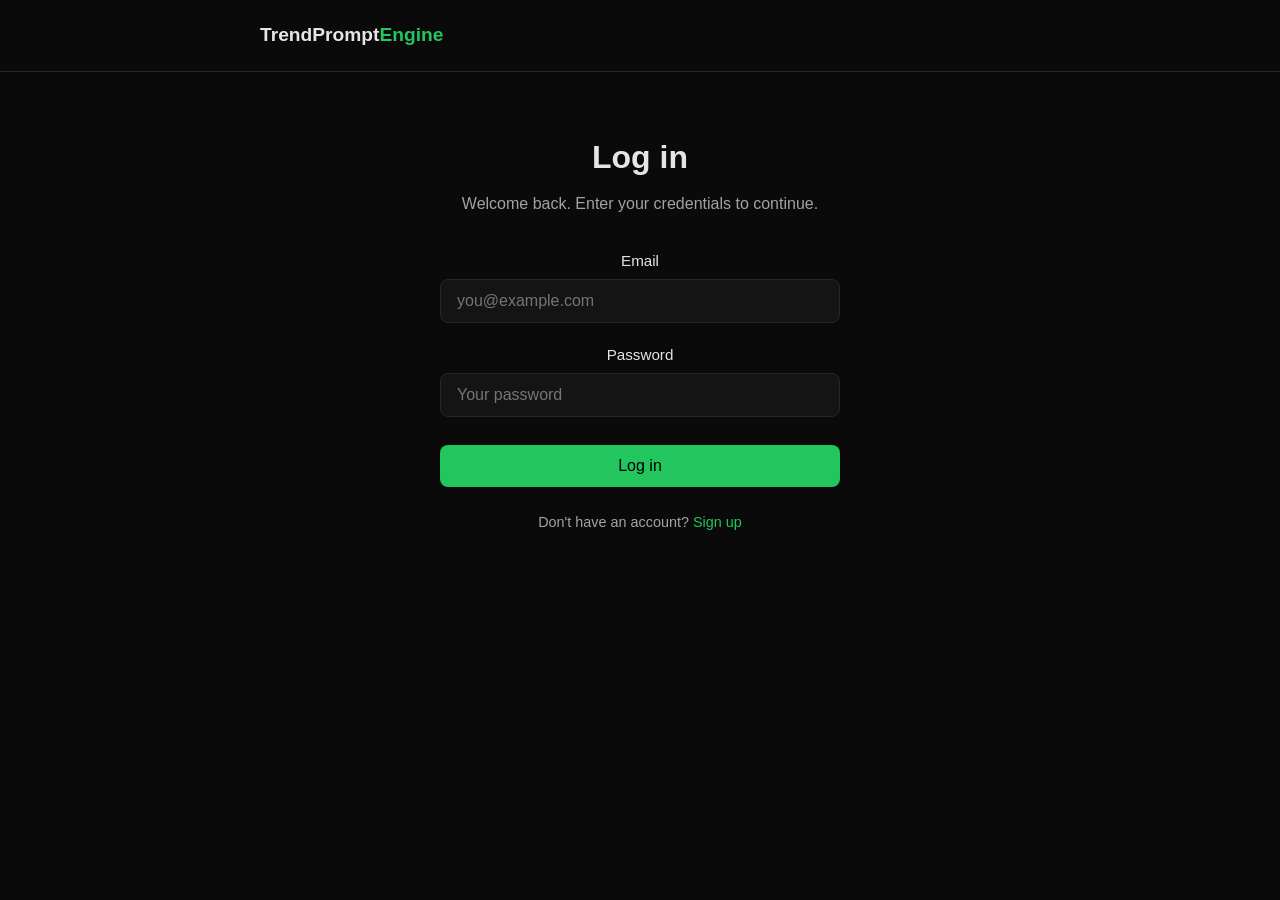
==== login.html @ 1f780db4 "feat: Supabase auth system (feature 003) - JWT verification middleware (get_current_user dependency)" ====
<!DOCTYPE html>
<html lang="en">
<head>
  <meta charset="UTF-8">
  <meta name="viewport" content="width=device-width, initial-scale=1.0">
  <title>Log In — TrendPrompt Engine</title>
  <link rel="stylesheet" href="/css/style.css">
</head>
<body>
  <header class="hero-sm">
    <div class="container">
      <a href="/" class="logo">TrendPrompt<span class="accent">Engine</span></a>
    </div>
  </header>

  <section class="auth-section">
    <div class="container">
      <div class="auth-card">
        <h1>Log in</h1>
        <p class="subtitle">Welcome back. Enter your credentials to continue.</p>

        <form id="login-form" class="form">
          <div class="form-group">
            <label for="email">Email</label>
            <input type="email" id="email" name="email" placeholder="you@example.com" required>
          </div>
          <div class="form-group">
            <label for="password">Password</label>
            <input type="password" id="password" name="password" placeholder="Your password" required>
          </div>
          <button type="submit" class="btn btn-primary" id="submit-btn">
            <span id="btn-text">Log in</span>
            <span id="btn-loading" class="hidden">Loading...</span>
          </button>
        </form>

        <div id="error" class="error hidden"></div>

        <p class="auth-link">Don't have an account? <a href="/signup">Sign up</a></p>
      </div>
    </div>
  </section>

  <script>
    const form = document.getElementById("login-form");
    const errorDiv = document.getElementById("error");
    const submitBtn = document.getElementById("submit-btn");
    const btnText = document.getElementById("btn-text");
    const btnLoading = document.getElementById("btn-loading");

    // Redirect if already logged in
    if (localStorage.getItem("sb-access-token")) {
      window.location.href = "/dashboard";
    }

    form.addEventListener("submit", async (e) => {
      e.preventDefault();
      errorDiv.classList.add("hidden");
      submitBtn.disabled = true;
      btnText.classList.add("hidden");
      btnLoading.classList.remove("hidden");

      const email = document.getElementById("email").value.trim();
      const password = document.getElementById("password").value;

      try {
        const res = await fetch("/api/v1/auth/login", {
          method: "POST",
          headers: { "Content-Type": "application/json" },
          body: JSON.stringify({ email, password }),
        });

        const data = await res.json();

        if (data.error) {
          errorDiv.textContent = data.error;
          errorDiv.classList.remove("hidden");
          return;
        }

        localStorage.setItem("sb-access-token", data.access_token);
        localStorage.setItem("sb-user-id", data.user_id);
        window.location.href = "/dashboard";
      } catch (err) {
        errorDiv.textContent = "Network error. Please try again.";
        errorDiv.classList.remove("hidden");
      } finally {
        submitBtn.disabled = false;
        btnText.classList.remove("hidden");
        btnLoading.classList.add("hidden");
      }
    });
  </script>
</body>
</html>
---- css/style.css ----
*,
*::before,
*::after {
  box-sizing: border-box;
  margin: 0;
  padding: 0;
}

:root {
  --bg: #0a0a0a;
  --surface: #141414;
  --border: #262626;
  --text: #e5e5e5;
  --text-muted: #a3a3a3;
  --accent: #22c55e;
  --accent-hover: #16a34a;
  --error: #ef4444;
  --radius: 8px;
}

body {
  font-family: -apple-system, BlinkMacSystemFont, "Segoe UI", Roboto, sans-serif;
  background: var(--bg);
  color: var(--text);
  line-height: 1.6;
}

.container {
  max-width: 800px;
  margin: 0 auto;
  padding: 0 20px;
}

/* Hero */
.hero {
  text-align: center;
  padding: 80px 20px 60px;
}

.badge {
  display: inline-block;
  background: var(--surface);
  border: 1px solid var(--border);
  padding: 4px 12px;
  border-radius: 20px;
  font-size: 12px;
  text-transform: uppercase;
  letter-spacing: 1px;
  color: var(--text-muted);
  margin-bottom: 20px;
}

h1 {
  font-size: 3rem;
  font-weight: 700;
  margin-bottom: 16px;
}

.accent {
  color: var(--accent);
}

.tagline {
  font-size: 1.2rem;
  color: var(--text-muted);
  max-width: 500px;
  margin: 0 auto 32px;
}

.hero-sub {
  margin-top: 16px;
  color: var(--text-muted);
  font-size: 0.9rem;
}

.hero-sub a {
  color: var(--accent);
  text-decoration: none;
}

.hero-sub a:hover {
  text-decoration: underline;
}

/* Buttons */
.btn {
  display: inline-block;
  padding: 12px 28px;
  border-radius: var(--radius);
  font-size: 1rem;
  font-weight: 500;
  text-decoration: none;
  border: none;
  cursor: pointer;
  transition: background 0.2s, transform 0.1s;
}

.btn:active {
  transform: scale(0.98);
}

.btn-primary {
  background: var(--accent);
  color: #000;
}

.btn-primary:hover {
  background: var(--accent-hover);
}

.btn-primary:disabled {
  opacity: 0.5;
  cursor: not-allowed;
}

.btn-secondary {
  background: var(--surface);
  color: var(--text);
  border: 1px solid var(--border);
}

.btn-secondary:hover {
  background: var(--border);
}

/* How it works */
.how-it-works {
  padding: 60px 20px;
  border-top: 1px solid var(--border);
}

.how-it-works h2 {
  text-align: center;
  margin-bottom: 40px;
  font-size: 1.8rem;
}

.steps {
  display: grid;
  grid-template-columns: repeat(auto-fit, minmax(200px, 1fr));
  gap: 32px;
}

.step {
  text-align: center;
}

.step-number {
  display: inline-flex;
  align-items: center;
  justify-content: center;
  width: 40px;
  height: 40px;
  background: var(--surface);
  border: 1px solid var(--border);
  border-radius: 50%;
  font-weight: 700;
  color: var(--accent);
  margin-bottom: 16px;
}

.step h3 {
  margin-bottom: 8px;
  font-size: 1.1rem;
}

.step p {
  color: var(--text-muted);
  font-size: 0.95rem;
}

/* Try section */
.try-section {
  padding: 60px 20px;
  border-top: 1px solid var(--border);
}

.try-section h2 {
  text-align: center;
  margin-bottom: 8px;
  font-size: 1.8rem;
}

.subtitle {
  text-align: center;
  color: var(--text-muted);
  margin-bottom: 32px;
}

/* Form */
.form {
  max-width: 500px;
  margin: 0 auto;
}

.form-group {
  margin-bottom: 20px;
}

.form-group label {
  display: block;
  margin-bottom: 6px;
  font-weight: 500;
  font-size: 0.95rem;
}

.form-group input {
  width: 100%;
  padding: 12px 16px;
  background: var(--surface);
  border: 1px solid var(--border);
  border-radius: var(--radius);
  color: var(--text);
  font-size: 1rem;
  outline: none;
  transition: border-color 0.2s;
}

.form-group input:focus {
  border-color: var(--accent);
}

.hint {
  margin-top: 6px;
  font-size: 0.8rem;
  color: var(--text-muted);
}

#submit-btn {
  width: 100%;
  margin-top: 8px;
}

/* Results */
.results {
  margin-top: 40px;
  max-width: 600px;
  margin-left: auto;
  margin-right: auto;
}

.results h3 {
  margin-bottom: 16px;
}

.report-content {
  background: var(--surface);
  border: 1px solid var(--border);
  border-radius: var(--radius);
  padding: 20px;
  white-space: pre-wrap;
  font-family: "SF Mono", "Fira Code", monospace;
  font-size: 0.9rem;
  max-height: 500px;
  overflow-y: auto;
  margin-bottom: 16px;
}

/* Error */
.error {
  margin-top: 20px;
  max-width: 500px;
  margin-left: auto;
  margin-right: auto;
  background: rgba(239, 68, 68, 0.1);
  border: 1px solid var(--error);
  border-radius: var(--radius);
  padding: 12px 16px;
  color: var(--error);
  text-align: center;
}

/* Footer */
.cta-section {
  padding: 60px 20px;
  border-top: 1px solid var(--border);
  text-align: center;
}

.cta-section h2 {
  margin-bottom: 8px;
  font-size: 1.8rem;
}

footer {
  padding: 40px 20px;
  border-top: 1px solid var(--border);
  text-align: center;
  color: var(--text-muted);
  font-size: 0.9rem;
}

footer a {
  color: var(--accent);
  text-decoration: none;
}

footer a:hover {
  text-decoration: underline;
}

/* Utility */
.hidden {
  display: none;
}

/* Hero Small (auth pages) */
.hero-sm {
  padding: 20px;
  border-bottom: 1px solid var(--border);
}

.logo {
  font-size: 1.2rem;
  font-weight: 700;
  color: var(--text);
  text-decoration: none;
}

/* Auth Pages */
.auth-section {
  padding: 60px 20px;
}

.auth-card {
  max-width: 400px;
  margin: 0 auto;
  text-align: center;
}

.auth-card h1 {
  font-size: 2rem;
  margin-bottom: 8px;
}

.auth-link {
  margin-top: 24px;
  color: var(--text-muted);
  font-size: 0.9rem;
}

.auth-link a {
  color: var(--accent);
  text-decoration: none;
}

.auth-link a:hover {
  text-decoration: underline;
}

/* Nav Header */
.nav-header {
  padding: 16px 20px;
  border-bottom: 1px solid var(--border);
}

.nav {
  display: flex;
  align-items: center;
  justify-content: space-between;
}

.nav-right {
  display: flex;
  align-items: center;
  gap: 16px;
}

.user-email {
  color: var(--text-muted);
  font-size: 0.9rem;
}

.btn-sm {
  padding: 6px 16px;
  font-size: 0.85rem;
}

/* Dashboard */
.dashboard-section {
  padding: 40px 20px;
}

.card {
  background: var(--surface);
  border: 1px solid var(--border);
  border-radius: var(--radius);
  padding: 24px;
  margin-bottom: 24px;
}

.card h2 {
  font-size: 1.3rem;
  margin-bottom: 8px;
}

.form-inline {
  display: flex;
  gap: 12px;
  align-items: center;
}

.input-lg {
  flex: 1;
  padding: 12px 16px;
  background: var(--bg);
  border: 1px solid var(--border);
  border-radius: var(--radius);
  color: var(--text);
  font-size: 1rem;
  outline: none;
  transition: border-color 0.2s;
}

.input-lg:focus {
  border-color: var(--accent);
}

.status {
  margin-top: 12px;
  font-size: 0.9rem;
}

.status.success {
  color: var(--accent);
}

.results-header {
  display: flex;
  align-items: center;
  justify-content: space-between;
  margin-bottom: 16px;
}

.results-header h2 {
  margin-bottom: 0;
}

/* Mobile */
@media (max-width: 600px) {
  h1 {
    font-size: 2rem;
  }

  .tagline {
    font-size: 1rem;
  }

  .steps {
    grid-template-columns: 1fr;
  }

  .form-inline {
    flex-direction: column;
  }

  .form-inline .btn {
    width: 100%;
  }

  .nav {
    flex-direction: column;
    gap: 12px;
  }
}
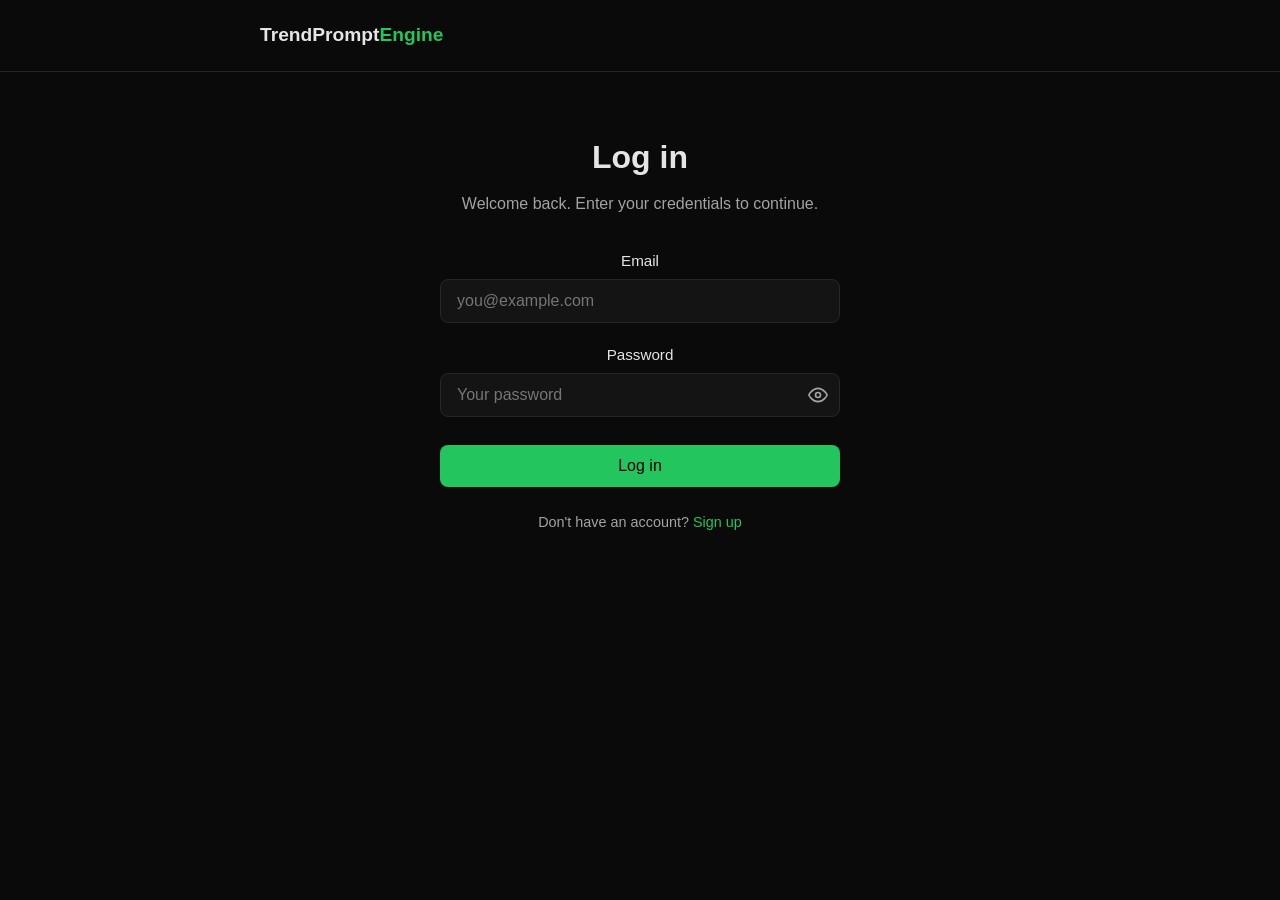
==== commit 5418cf72: "feat: email confirmation message + password visibility toggle - Signup shows 'Check your email' conf" ====
--- a/login.html
+++ b/login.html
@@ -26,7 +26,13 @@
           </div>
           <div class="form-group">
             <label for="password">Password</label>
-            <input type="password" id="password" name="password" placeholder="Your password" required>
+            <div class="password-wrapper">
+              <input type="password" id="password" name="password" placeholder="Your password" required>
+              <button type="button" class="password-toggle" onclick="togglePassword('password', this)" aria-label="Toggle password visibility">
+                <svg class="eye-open" width="20" height="20" viewBox="0 0 24 24" fill="none" stroke="currentColor" stroke-width="2"><path d="M1 12s4-8 11-8 11 8 11 8-4 8-11 8-11-8-11-8z"/><circle cx="12" cy="12" r="3"/></svg>
+                <svg class="eye-closed hidden" width="20" height="20" viewBox="0 0 24 24" fill="none" stroke="currentColor" stroke-width="2"><path d="M17.94 17.94A10.07 10.07 0 0 1 12 20c-7 0-11-8-11-8a18.45 18.45 0 0 1 5.06-5.94M9.9 4.24A9.12 9.12 0 0 1 12 4c7 0 11 8 11 8a18.5 18.5 0 0 1-2.16 3.19m-6.72-1.07a3 3 0 1 1-4.24-4.24"/><line x1="1" y1="1" x2="23" y2="23"/></svg>
+              </button>
+            </div>
           </div>
           <button type="submit" class="btn btn-primary" id="submit-btn">
             <span id="btn-text">Log in</span>
@@ -48,7 +54,21 @@
     const btnText = document.getElementById("btn-text");
     const btnLoading = document.getElementById("btn-loading");
 
-    // Redirect if already logged in
+    function togglePassword(inputId, btn) {
+      const input = document.getElementById(inputId);
+      const eyeOpen = btn.querySelector(".eye-open");
+      const eyeClosed = btn.querySelector(".eye-closed");
+      if (input.type === "password") {
+        input.type = "text";
+        eyeOpen.classList.add("hidden");
+        eyeClosed.classList.remove("hidden");
+      } else {
+        input.type = "password";
+        eyeOpen.classList.remove("hidden");
+        eyeClosed.classList.add("hidden");
+      }
+    }
+
     if (localStorage.getItem("sb-access-token")) {
       window.location.href = "/dashboard";
     }
--- a/css/style.css
+++ b/css/style.css
@@ -220,6 +220,40 @@
   border-color: var(--accent);
 }
 
+/* Password toggle */
+.password-wrapper {
+  position: relative;
+}
+
+.password-wrapper input {
+  padding-right: 44px;
+}
+
+.password-toggle {
+  position: absolute;
+  right: 8px;
+  top: 50%;
+  transform: translateY(-50%);
+  background: none;
+  border: none;
+  color: var(--text-muted);
+  cursor: pointer;
+  padding: 4px;
+  display: flex;
+  align-items: center;
+  justify-content: center;
+}
+
+.password-toggle:hover {
+  color: var(--text);
+}
+
+/* Success icon */
+.success-icon {
+  text-align: center;
+  margin-bottom: 20px;
+}
+
 .hint {
   margin-top: 6px;
   font-size: 0.8rem;
